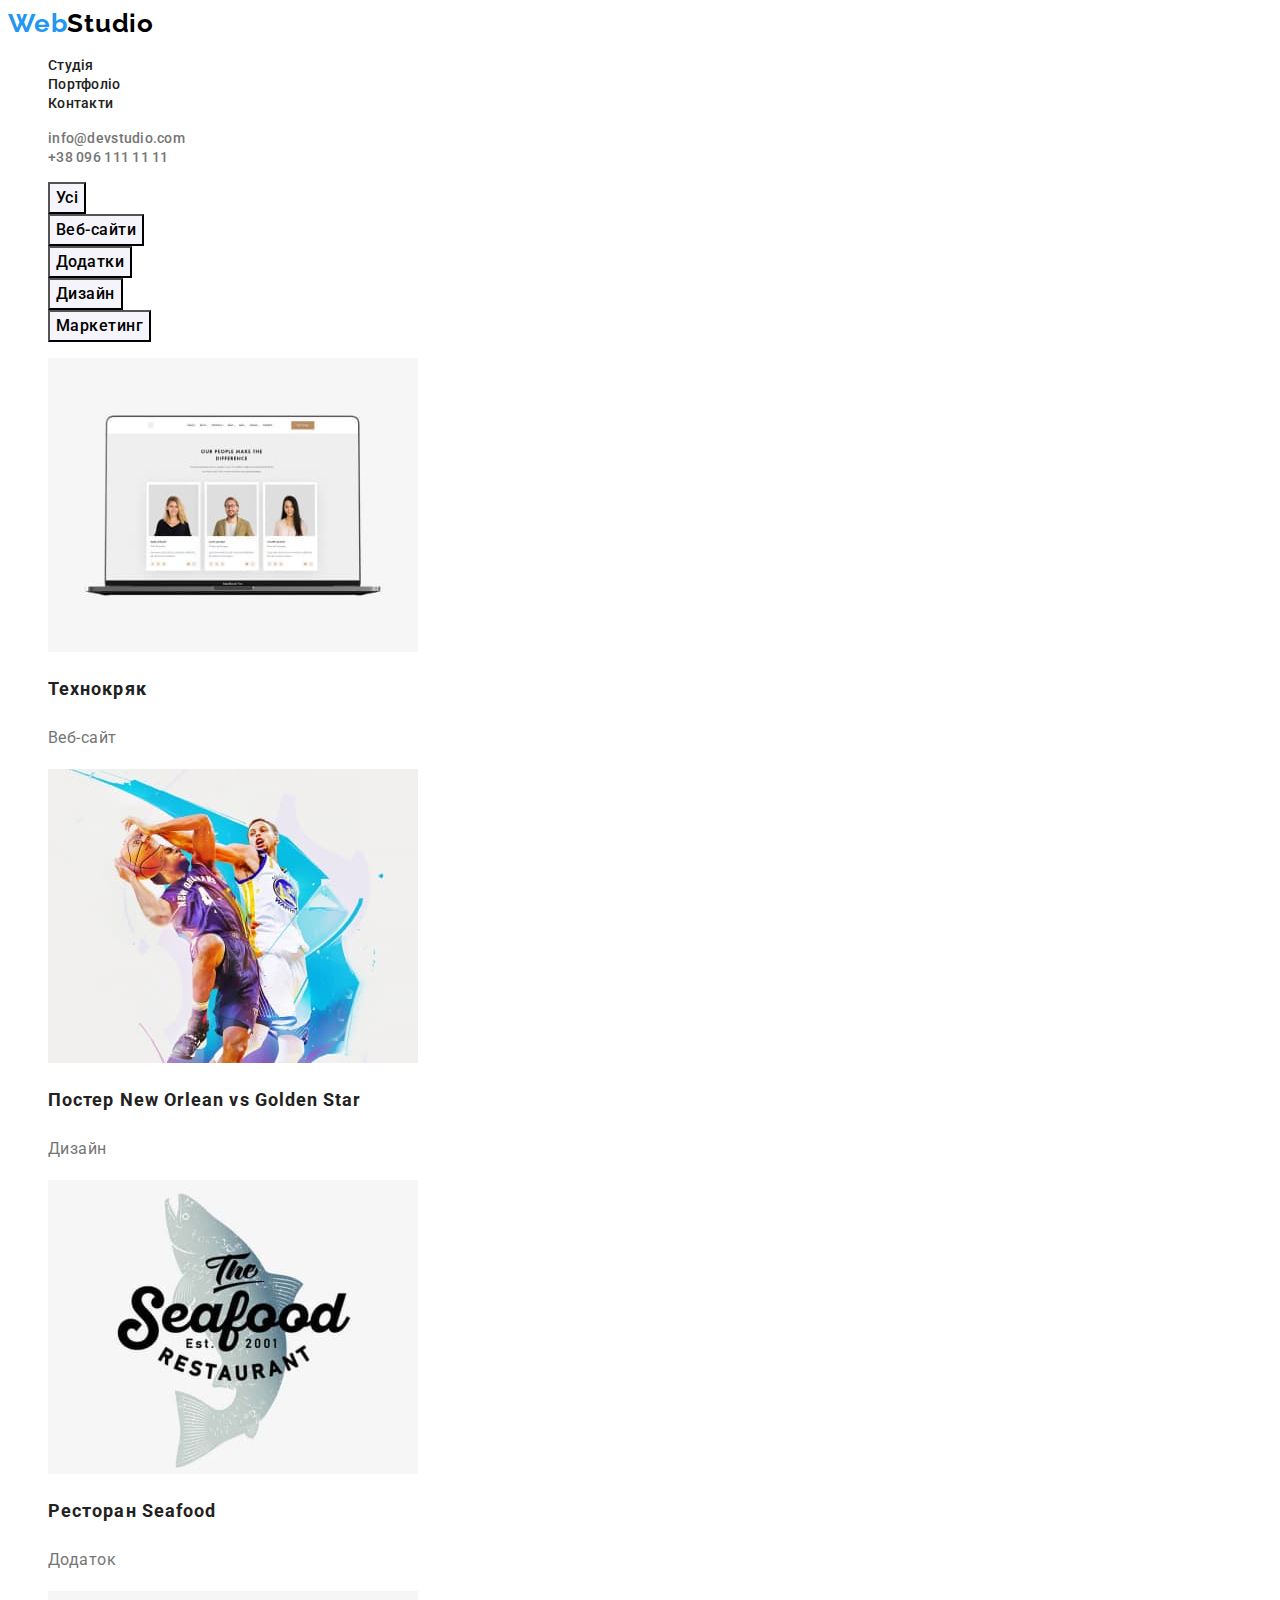
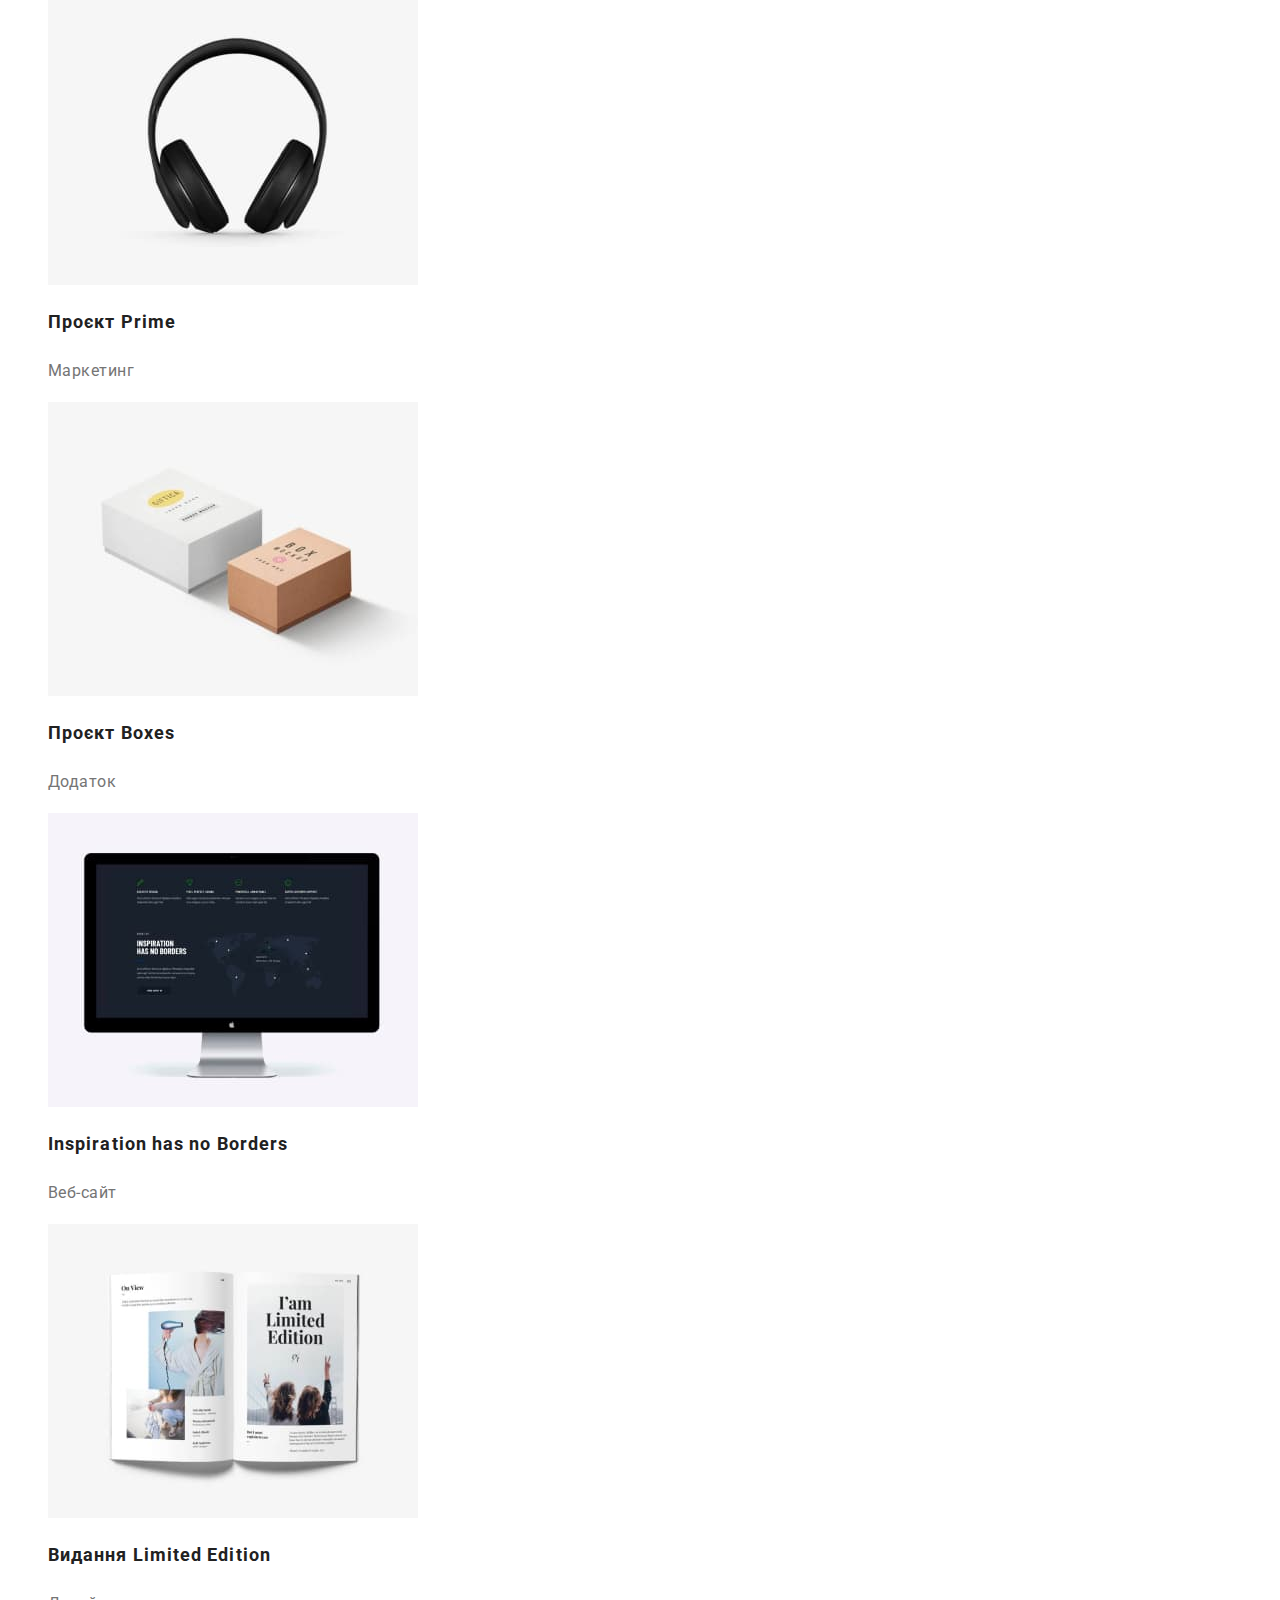
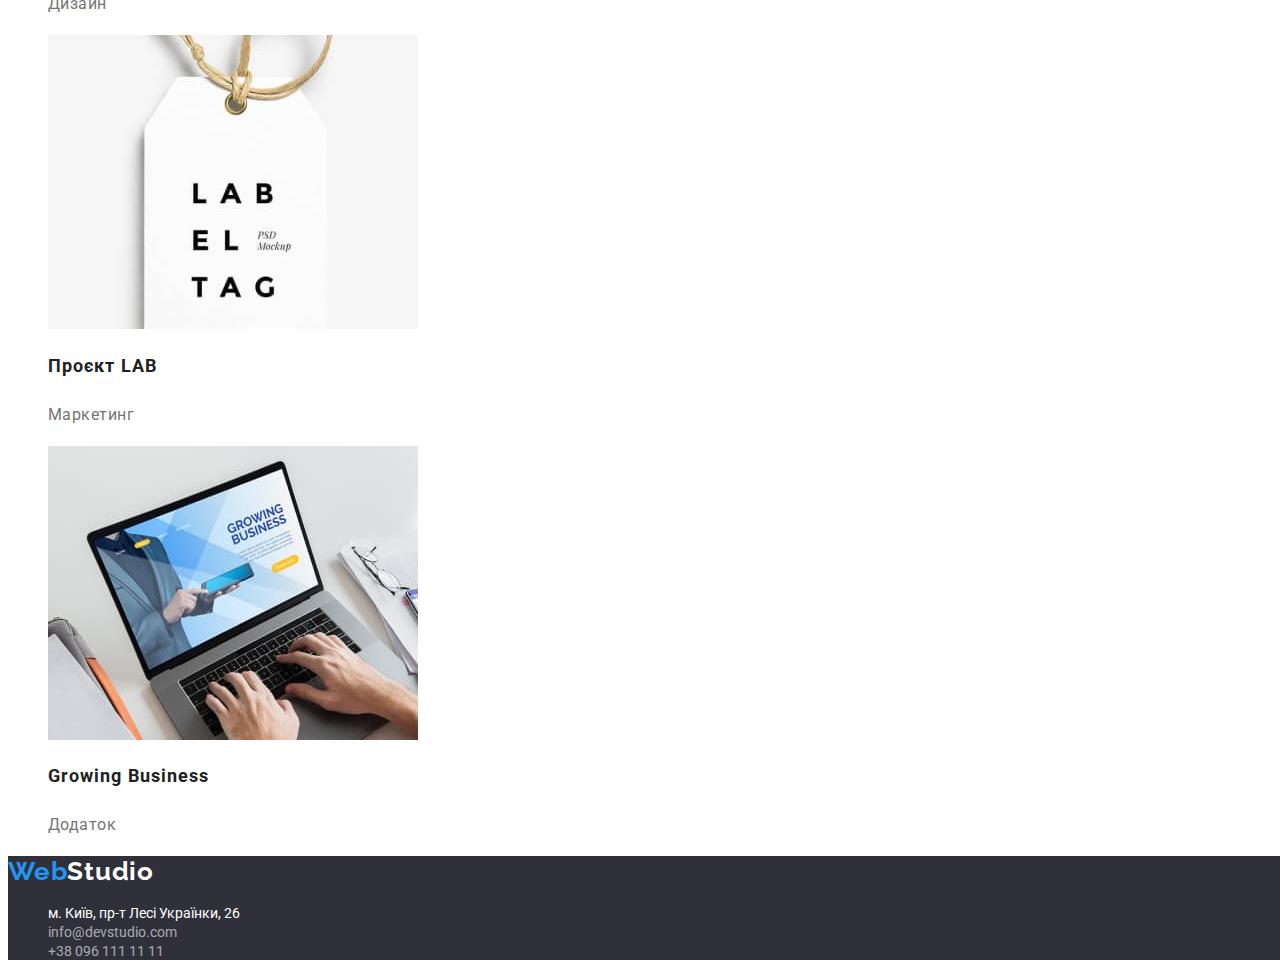
==== portfolio.html @ 0d8a0a8b "elementary" ====
<!DOCTYPE html>
<html lang="uk">
  <head>
    <meta charset="UTF-8" />
    <meta http-equiv="X-UA-Compatible" content="IE=edge" />
    <meta name="viewport" content="width=device-width, initial-scale=1.0" />
    <title>Портфоліо</title>
    <link
      href="https://fonts.googleapis.com/css2?family=Raleway:wght@700&family=Roboto:wght@400;500;700;900&display=swap"
      rel="stylesheet"
    />
    <link rel="stylesheet" href="./css/styles.css" />
  </head>
  <body>
    <header class="header">
      <nav class="header-nav">
        <a class="logo-header logo link" href="./index.html"
          ><span class="logo-web">Web</span>Studio</a
        >
        <ul class="header-nav-list list">
          <li class="header-nav-item">
            <a class="header-nav-link link" href="./index.html">Студія</a>
          </li>
          <li class="header-nav-item">
            <a class="header-nav-link link" href="./portfolio.html"
              >Портфоліо</a
            >
          </li>
          <li class="header-nav-item">
            <a class="header-nav-link link" href="">Контакти</a>
          </li>
        </ul>
      </nav>
      <ul class="-header-contacts-list list">
        <li class="contacts-list-item list">
          <a class="header-contacts-link link" href="mailto:info@devstudio.com"
            >info@devstudio.com</a
          >
        </li>
        <li class="contacts-list-item list">
          <a class="header-contacts-link link" href="tel:+380961111111"
            >+38 096 111 11 11</a
          >
        </li>
      </ul>
    </header>
    <main>
      <section class="portfolio-section">
        <h1 class="visually-hidden">Портфоліо</h1>
        <ul class="filtr-btn-list list">
          <li class="filtr-btn-item">
            <button class="filtr-btn btn" type="button">Усі</button>
          </li>
          <li class="filtr-btn-item">
            <button class="filtr-btn btn" type="button">Веб-сайти</button>
          </li>
          <li class="filtr-btn-item">
            <button class="filtr-btn btn" type="button">Додатки</button>
          </li>
          <li class="filtr-btn-item">
            <button class="filtr-btn btn" type="button">Дизайн</button>
          </li>
          <li class="filtr-btn-item">
            <button class="filtr-btn btn" type="button">Маркетинг</button>
          </li>
        </ul>
        <ul class="projects-list list">
          <li class="projects-list-item">
            <img src="./images/portfolio1.jpg" alt="Проєкт1" width="370" />
            <h2 class="projects-item-name">Технокряк</h2>
            <p class="projects-item-type">Веб-сайт</p>
          </li>
          <li class="projects-list-item">
            <img src="./images/portfolio2.jpg" alt="Проєкт2" width="370" />
            <h2 class="projects-item-name">Постер New Orlean vs Golden Star</h2>
            <p class="projects-item-type">Дизайн</p>
          </li>
          <li class="projects-list-item">
            <img src="./images/portfolio3.jpg" alt="Проєкт3" width="370" />
            <h2 class="projects-item-name">Ресторан Seafood</h2>
            <p class="projects-item-type">Додаток</p>
          </li>
          <li class="projects-list-item">
            <img src="./images/portfolio4.jpg" alt="Проєкт4" width="370" />
            <h2 class="projects-item-name">Проєкт Prime</h2>
            <p class="projects-item-type">Маркетинг</p>
          </li>
          <li class="projects-list-item">
            <img src="./images/portfolio5.jpg" alt="Проєкт5" width="370" />
            <h2 class="projects-item-name">Проєкт Boxes</h2>
            <p class="projects-item-type">Додаток</p>
          </li>
          <li class="projects-list-item">
            <img src="./images/portfolio6.jpg" alt="Проєкт6" width="370" />
            <h2 class="projects-item-name">Inspiration has no Borders</h2>
            <p class="projects-item-type">Веб-сайт</p>
          </li>
          <li class="projects-list-item">
            <img src="./images/portfolio7.jpg" alt="Проєкт7" width="370" />
            <h2 class="projects-item-name">Видання Limited Edition</h2>
            <p class="projects-item-type">Дизайн</p>
          </li>
          <li class="projects-list-item">
            <img src="./images/portfolio8.jpg" alt="Проєкт8" width="370" />
            <h2 class="projects-item-name">Проєкт LAB</h2>
            <p class="projects-item-type">Маркетинг</p>
          </li>
          <li class="projects-list-item">
            <img src="./images/portfolio9.jpg" alt="Проєкт9" width="370" />
            <h2 class="projects-item-name">Growing Business</h2>
            <p class="projects-item-type">Додаток</p>
          </li>
        </ul>
      </section>
    </main>
    <footer class="footer">
      <a class="logo-footer logo link" href="./index.html"
        ><span class="logo-web">Web</span>Studio</a
      >
      <address>
        <ul class="footer-contacts-list list">
          <li class="footer-contacts-item">
            <a
              class="footer-contacts-link link-adress link"
              href="https://goo.gl/maps/jEyTyZV9MVDJUVoX8"
              target="_blank"
              >м. Київ, пр-т Лесі Українки, 26</a
            >
          </li>
          <li class="footer-contacts-item">
            <a
              class="footer-contacts-link link-mail link"
              href="mailto:info@devstudio.com"
              >info@devstudio.com</a
            >
          </li>
          <li class="footer-contacts-item">
            <a
              class="footer-contacts-link link-tel link"
              href="tel:+380961111111"
              >+38 096 111 11 11</a
            >
          </li>
        </ul>
      </address>
    </footer>
  </body>
</html>
---- css/styles.css ----
/*GENERAL STYLES*/

:root {
    --main-text-color: #212121;
    --another-text-color: #757575;
    --accent-color: #2196F3;
    --main-white-color: #FFFFFF;
    --logo-color: #000000;
    --bgr-color: #F5F4FA;
    --main-bgr-color: #2F303A;
    --bgr-second-color: #F5F5F5;
    --contacts-link-color: rgba(255, 255, 255, 0.6);
    --active-btn-bgr: #188CE8;
}

body {
    font-family: Roboto, sans-serif;
    color: var(--main-text-color);
    width: 1600px;
}

.list {
    list-style: none;
}

.link {
    text-decoration: none;
}

.btn {
    cursor: pointer;
}

.header-contacts-link:hover,
.footer-contacts-link:hover {
    color: var(--accent-color);
}

.header-contacts-link:focus {
    color: var(--accent-color);
}

.footer-contacts-link:focus {
    color: var(--accent-color);
}

.header-nav-list .header-nav-link:hover,
.header-nav-list .header-nav-link:focus {
    color: var(--accent-color);
}

.filtr-btn-list .filtr-btn:hover,
.filtr-btn-list .filtr-btn:focus {
    color: var(--main-white-color);
    background-color: var(--accent-color);
}

/* HEADER */

.header {
    background-color: var(--main-white-color);
}

.logo {
    font-family: 'Raleway';
    font-weight: 700;
    font-size: 26px;
    line-height: calc(31 / 26);
    letter-spacing: 0.03em;
}

.logo-header {
    color: var(--logo-color);
}

.logo-web {
    color: var(--accent-color);
}

.header-nav-link {
    font-weight: 500;
    font-size: 14px;
    line-height: calc(16 / 14);
    letter-spacing: 0.02em;
    color: var(--main-text-color);
}

.header-contacts-link {
    font-weight: 500;
    font-size: 14px;
    line-height: calc(16 / 14);
    letter-spacing: 0.02em;
    color: var(--another-text-color); 
}

/*MAIN*/

.section-first {
    background-color: var(--main-bgr-color);
    width: 100%;
}

.section-first-title {
    font-weight: 900;
    font-size: 44px;
    line-height: calc(60 / 44);
    text-align: center;
    letter-spacing: 0.06em;
    text-transform: uppercase;
    color: var(--main-white-color);
    width: 696px;
    padding: 200px 452px 280px;
}

.order-btn {
    font-family: Roboto;
    font-weight: 700;
    font-size: 16px;
    line-height: calc(30 / 16);
    align-items: center;
    text-align: center;
    letter-spacing: 0.06em;
    color: var(--main-white-color);
    background-color: var(--accent-color);
    box-shadow: 0px 4px 4px rgba(0, 0, 0, 0.15);
}

.order-btn:hover {
    background-color: var(--active-btn-bgr);
}

.order-btn:focus {
    background-color: var(--active-btn-bgr);
}

.features-section {
    background-color: var(--main-white-color);
}

.features-list {
    display: flex;
}

.features-list-title {
    font-weight: 700;
    font-size: 14px;
    line-height: calc(16 / 14);
    letter-spacing: 0.03em;
    text-transform: uppercase;
}

.features-list-descr {
    font-size: 14px;
    line-height: calc(24 / 14);
    letter-spacing: 0.03em;
    color: var(--another-text-color);
}

.activities-section {
    background-color: var(--main-white-color);
}

.activities-list {
    display: flex;
}

.activities-list-item {
    margin-right: 30px;
 
}

.activities-section-title,
.team-section-title {
    font-weight: 700;
    font-size: 36px;
    line-height: calc(42 / 36);
    text-align: center;
    letter-spacing: 0.03em;
}

.team-section {
    background-color: var(--bgr-color);
}

.team-members-list {
    display: flex;
}

.team-member {
    background-color: var(--main-white-color);
    gap: 30px;
}

.team-member-name {
    font-weight: 500;
    font-size: 16px;
    line-height: calc(19 / 16);
    text-align: center;
    letter-spacing: 0.03em;
}

.team-member-position {
    font-size: 16px;
    line-height: calc(19 / 16);
    text-align: center;
    letter-spacing: 0.03em;
    color: var(--another-text-color);
}

/*FOOTER*/

.footer {
    background-color: var(--main-bgr-color);
}

.logo-footer {
    color: var(--main-white-color);
}

.logo-web {
    color: var(--accent-color);
}

.footer-contacts-link {
    font-style: normal;
    font-family: inherit;
    font-size: 14px;
}

.link-adress {
    color: var(--main-white-color);
}

.link-mail,
.link-tel {
    color: var(--contacts-link-color);
}

/*PORTFOLIO*/

.portfolio-section {
    background-color: var(--main-white-color);
}

.visually-hidden {
    position: absolute;
    width: 1px;
    height: 1px;
    margin: -1px;
    border: 0;
    padding: 0;
    white-space: nowrap;
    clip-path: inset(100%);
    clip: rect(0 0 0 0);
    overflow: hidden;
}

.filtr-btn {
    font-family: Roboto;
    font-weight: 500;
    font-size: 16px;
    line-height: calc(26 / 16);
    text-align: center;
    letter-spacing: 0.03em;
    background-color: var(--bgr-color);
}

.projects-item-name {
    font-weight: 700;
    font-size: 18px;
    line-height: calc(36 / 18);
    letter-spacing: 0.06em;
}

.projects-item-type{
    font-size: 16px;
    line-height: calc(30 / 16);
    letter-spacing: 0.03em;
    color: var(--another-text-color);
}
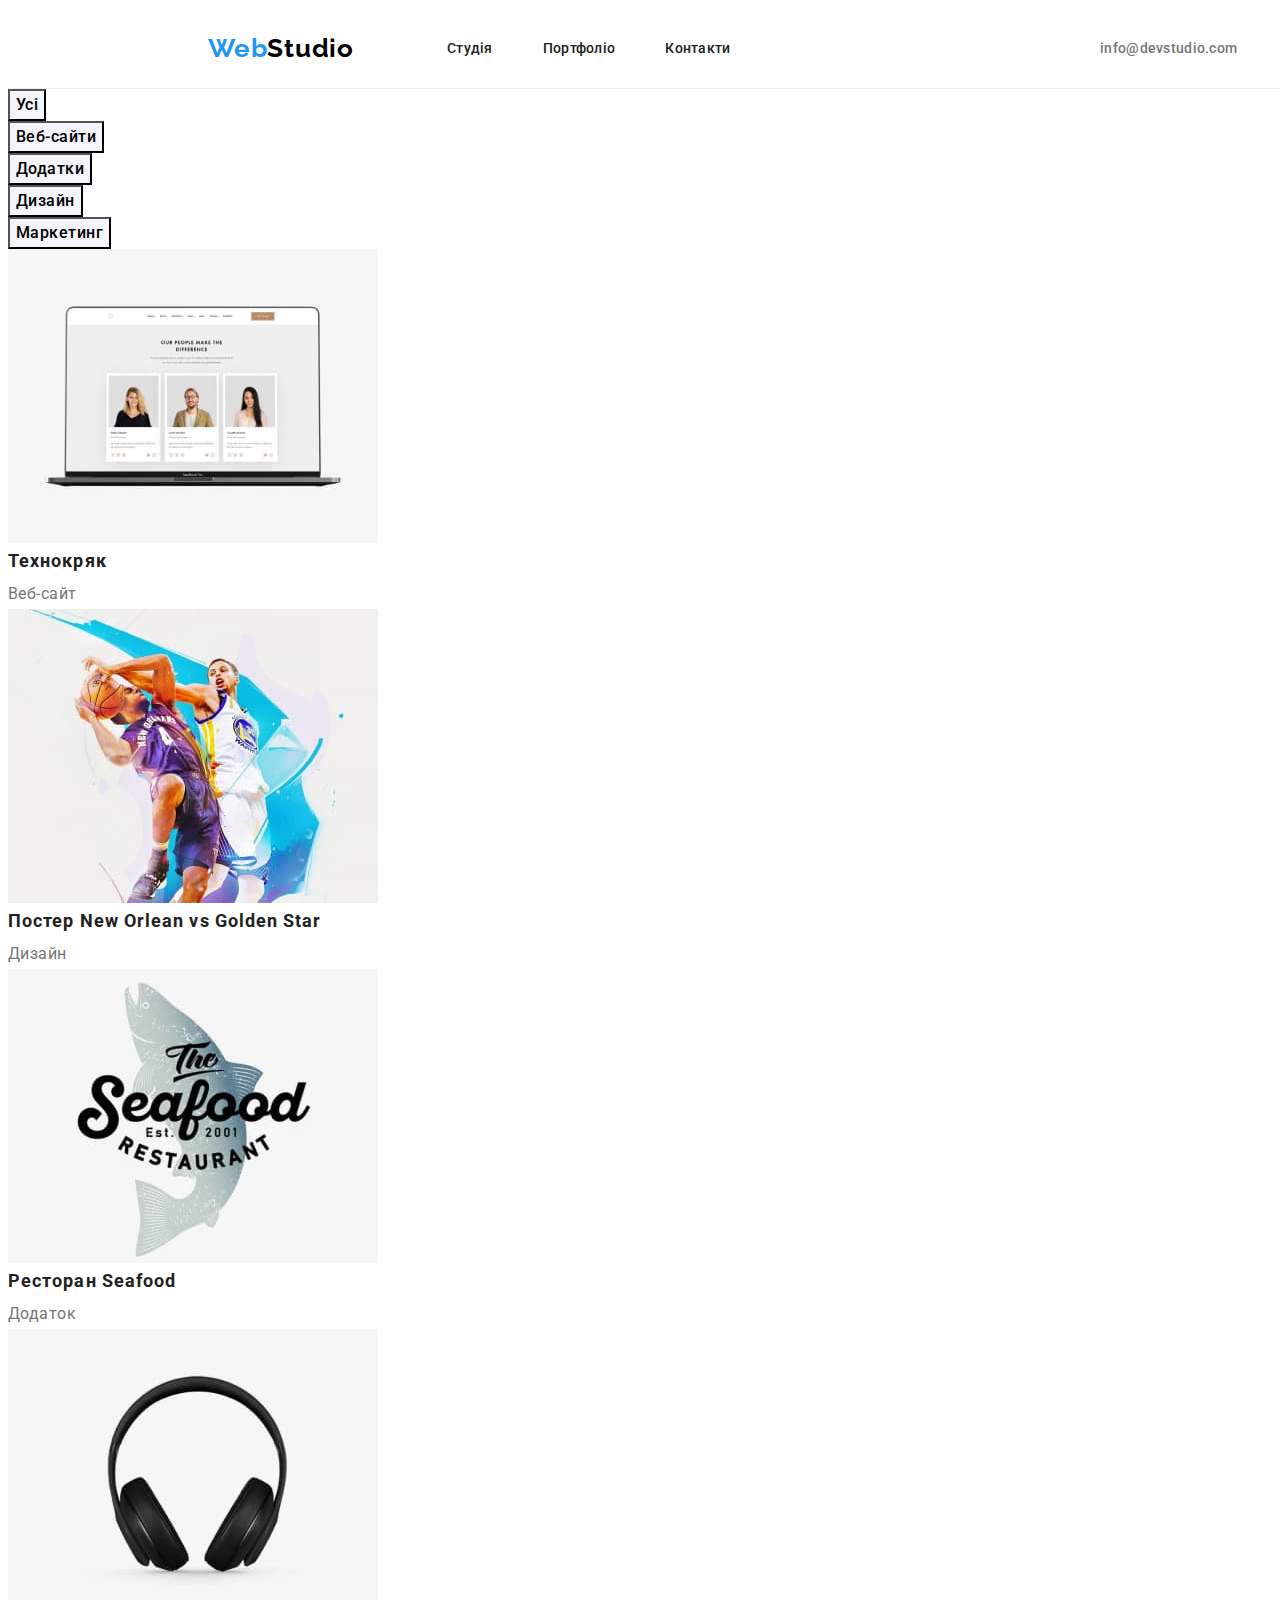
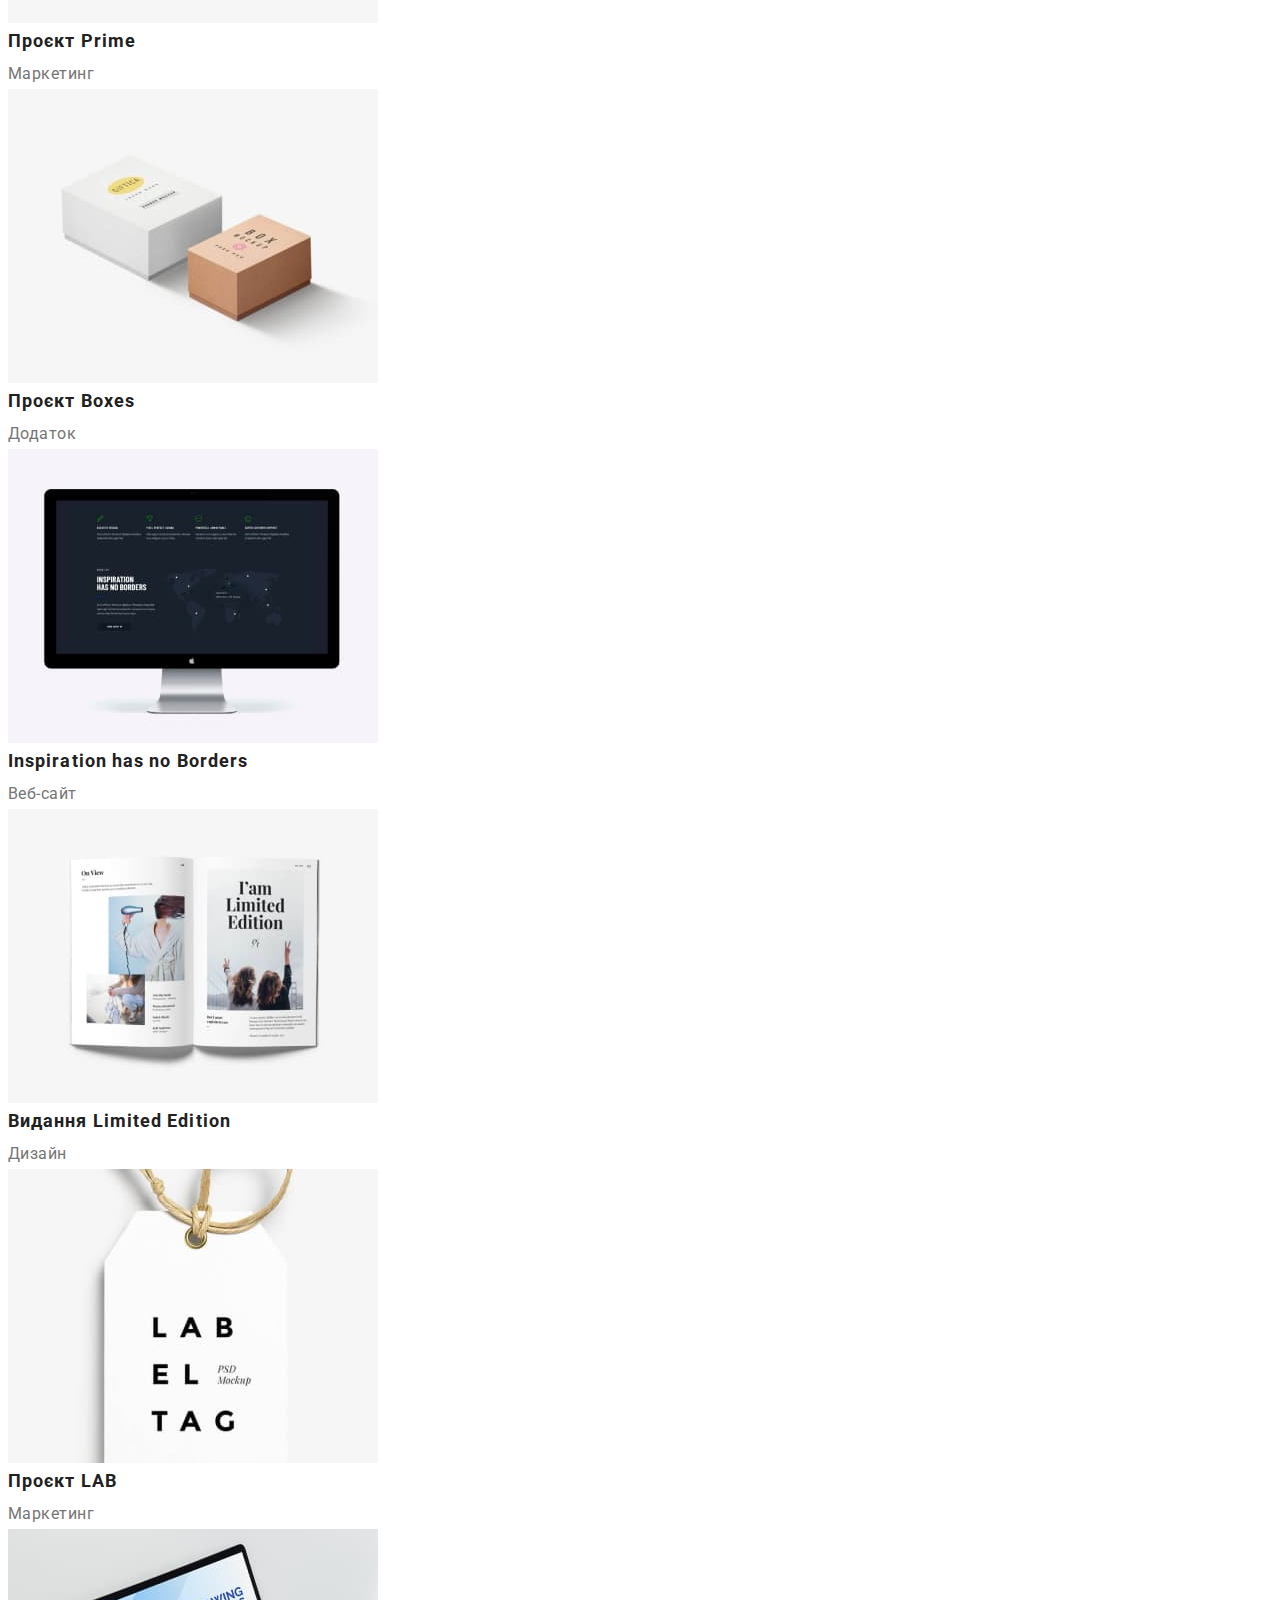
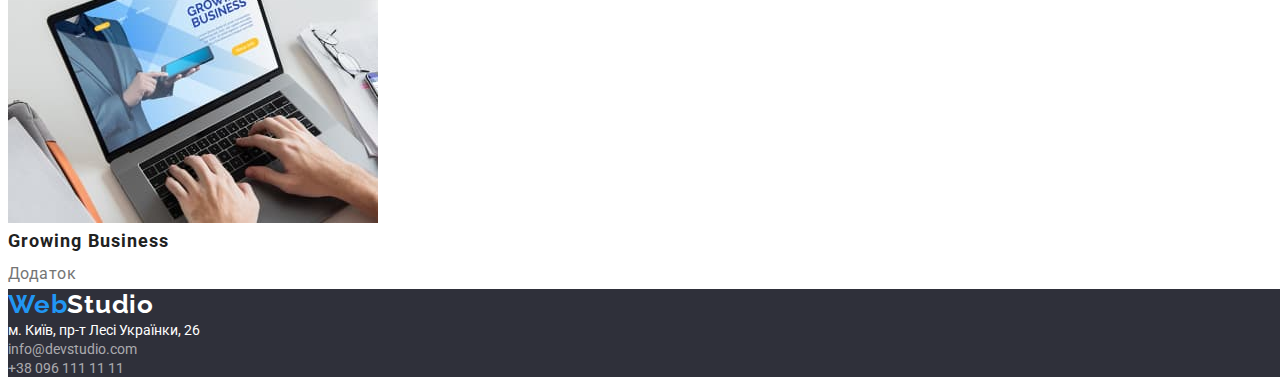
==== commit 3defb4de: "main" ====
--- a/portfolio.html
+++ b/portfolio.html
@@ -13,37 +13,21 @@
   </head>
   <body>
     <header class="header">
-      <nav class="header-nav">
-        <a class="logo-header logo link" href="./index.html"
-          ><span class="logo-web">Web</span>Studio</a
-        >
-        <ul class="header-nav-list list">
-          <li class="header-nav-item">
-            <a class="header-nav-link link" href="./index.html">Студія</a>
-          </li>
-          <li class="header-nav-item">
-            <a class="header-nav-link link" href="./portfolio.html"
-              >Портфоліо</a
-            >
-          </li>
-          <li class="header-nav-item">
-            <a class="header-nav-link link" href="">Контакти</a>
-          </li>
-        </ul>
-      </nav>
-      <ul class="-header-contacts-list list">
-        <li class="contacts-list-item list">
-          <a class="header-contacts-link link" href="mailto:info@devstudio.com"
-            >info@devstudio.com</a
-          >
-        </li>
-        <li class="contacts-list-item list">
-          <a class="header-contacts-link link" href="tel:+380961111111"
-            >+38 096 111 11 11</a
-          >
-        </li>
-      </ul>
-    </header>
+      <div class="header-container container">
+          <nav class="header-nav">
+              <a class="logo-header logo link" href="./index.html"><span class="logo-web">Web</span>Studio</a>
+              <ul class="header-nav-list list">
+                  <li class="header-nav-item"><a class="header-nav-link link" href="./index.html">Студія</a></li>
+                  <li class="header-nav-item"><a class="header-nav-link link" href="./portfolio.html">Портфоліо</a></li>
+                  <li class="header-nav-item"><a class="header-nav-link link" href="">Контакти</a></li>
+              </ul>
+          </nav>
+          <ul class="header-contacts-list list">
+              <li class="contacts-list-item list"><a class="header-contacts-link link" href="mailto:info@devstudio.com">info@devstudio.com</a></li>
+              <li class="contacts-list-item list"><a class="header-contacts-link link" href="tel:+380961111111">+38 096 111 11 11</a></li> 
+          </ul>
+      </div>
+  </header>
     <main>
       <section class="portfolio-section">
         <h1 class="visually-hidden">Портфоліо</h1>
--- a/css/styles.css
+++ b/css/styles.css
@@ -11,6 +11,26 @@
     --bgr-second-color: #F5F5F5;
     --contacts-link-color: rgba(255, 255, 255, 0.6);
     --active-btn-bgr: #188CE8;
+    --ul-items-gap: 30px;
+}
+
+h1,
+h2,
+h3,
+h4,
+h5,
+h6,
+p,
+ul {
+    margin: 0;
+}
+
+ul {
+    padding-left: 0;
+}
+
+img {
+    display: block;
 }
 
 body {
@@ -55,10 +75,31 @@
     background-color: var(--accent-color);
 }
 
+.container {
+    width: 1200px;
+    padding-right: 15px;
+    padding-left: 15px;
+    margin-right: auto;
+    margin-left: auto;
+}
+
+.section {
+    padding-top: 94px;
+    padding-bottom: 94px;
+}
+
+
 /* HEADER */
 
+
 .header {
-    background-color: var(--main-white-color);
+    border-bottom: 1px solid #ECECEC;
+    background-color: var(--main-white-color);
+}
+
+.header-container {
+    display: flex;
+    align-items: center;
 }
 
 .logo {
@@ -70,6 +111,9 @@
 }
 
 .logo-header {
+    display: block;
+    align-self: center;
+    margin-right: 93px;
     color: var(--logo-color);
 }
 
@@ -77,7 +121,22 @@
     color: var(--accent-color);
 }
 
+.header-nav {
+    display: flex;
+}
+
+.header-nav-list {
+    display: flex;
+}
+
+.header-nav-item + .header-nav-item {
+    margin-left: 50px;
+}
+
 .header-nav-link {
+    display: block;
+    padding-top: 32px;
+    padding-bottom: 32px;
     font-weight: 500;
     font-size: 14px;
     line-height: calc(16 / 14);
@@ -85,7 +144,17 @@
     color: var(--main-text-color);
 }
 
+.header-contacts-list {
+    display: flex;
+    margin-left: auto;
+}
+
+.contacts-list-item + .contacts-list-item {
+    margin-left: 50px;
+}
+
 .header-contacts-link {
+    display: block;
     font-weight: 500;
     font-size: 14px;
     line-height: calc(16 / 14);
@@ -95,12 +164,15 @@
 
 /*MAIN*/
 
-.section-first {
+.section-hero {
+    padding-top: 200px;
+    padding-bottom: 200px;
+    text-align: center;
     background-color: var(--main-bgr-color);
-    width: 100%;
-}
-
-.section-first-title {
+}
+
+.section-hero-title {
+    margin-bottom: 30px;
     font-weight: 900;
     font-size: 44px;
     line-height: calc(60 / 44);
@@ -108,11 +180,15 @@
     letter-spacing: 0.06em;
     text-transform: uppercase;
     color: var(--main-white-color);
-    width: 696px;
-    padding: 200px 452px 280px;
 }
 
 .order-btn {
+    padding-top: 10px;
+    padding-right: 32px;
+    padding-bottom: 10px;
+    padding-left: 32px;
+    border-style: none;
+    border-radius: 4px;
     font-family: Roboto;
     font-weight: 700;
     font-size: 16px;
@@ -141,7 +217,12 @@
     display: flex;
 }
 
+.features-list-item + .features-list-item {
+    margin-left: var(--ul-items-gap);
+}
+
 .features-list-title {
+    margin-bottom: 10px;
     font-weight: 700;
     font-size: 14px;
     line-height: calc(16 / 14);
@@ -164,13 +245,13 @@
     display: flex;
 }
 
-.activities-list-item {
-    margin-right: 30px;
- 
+.activities-list-item + .activities-list-item {
+    margin-left: var(--ul-items-gap);
 }
 
 .activities-section-title,
 .team-section-title {
+    margin-bottom: 50px;
     font-weight: 700;
     font-size: 36px;
     line-height: calc(42 / 36);
@@ -188,10 +269,19 @@
 
 .team-member {
     background-color: var(--main-white-color);
-    gap: 30px;
+}
+
+.team-member + .team-member {
+    margin-left: var(--ul-items-gap);
+}
+
+.teem-member-info {
+    padding-top: 30px;
+    padding-bottom: 30px;
 }
 
 .team-member-name {
+    margin-bottom: 10px;
     font-weight: 500;
     font-size: 16px;
     line-height: calc(19 / 16);
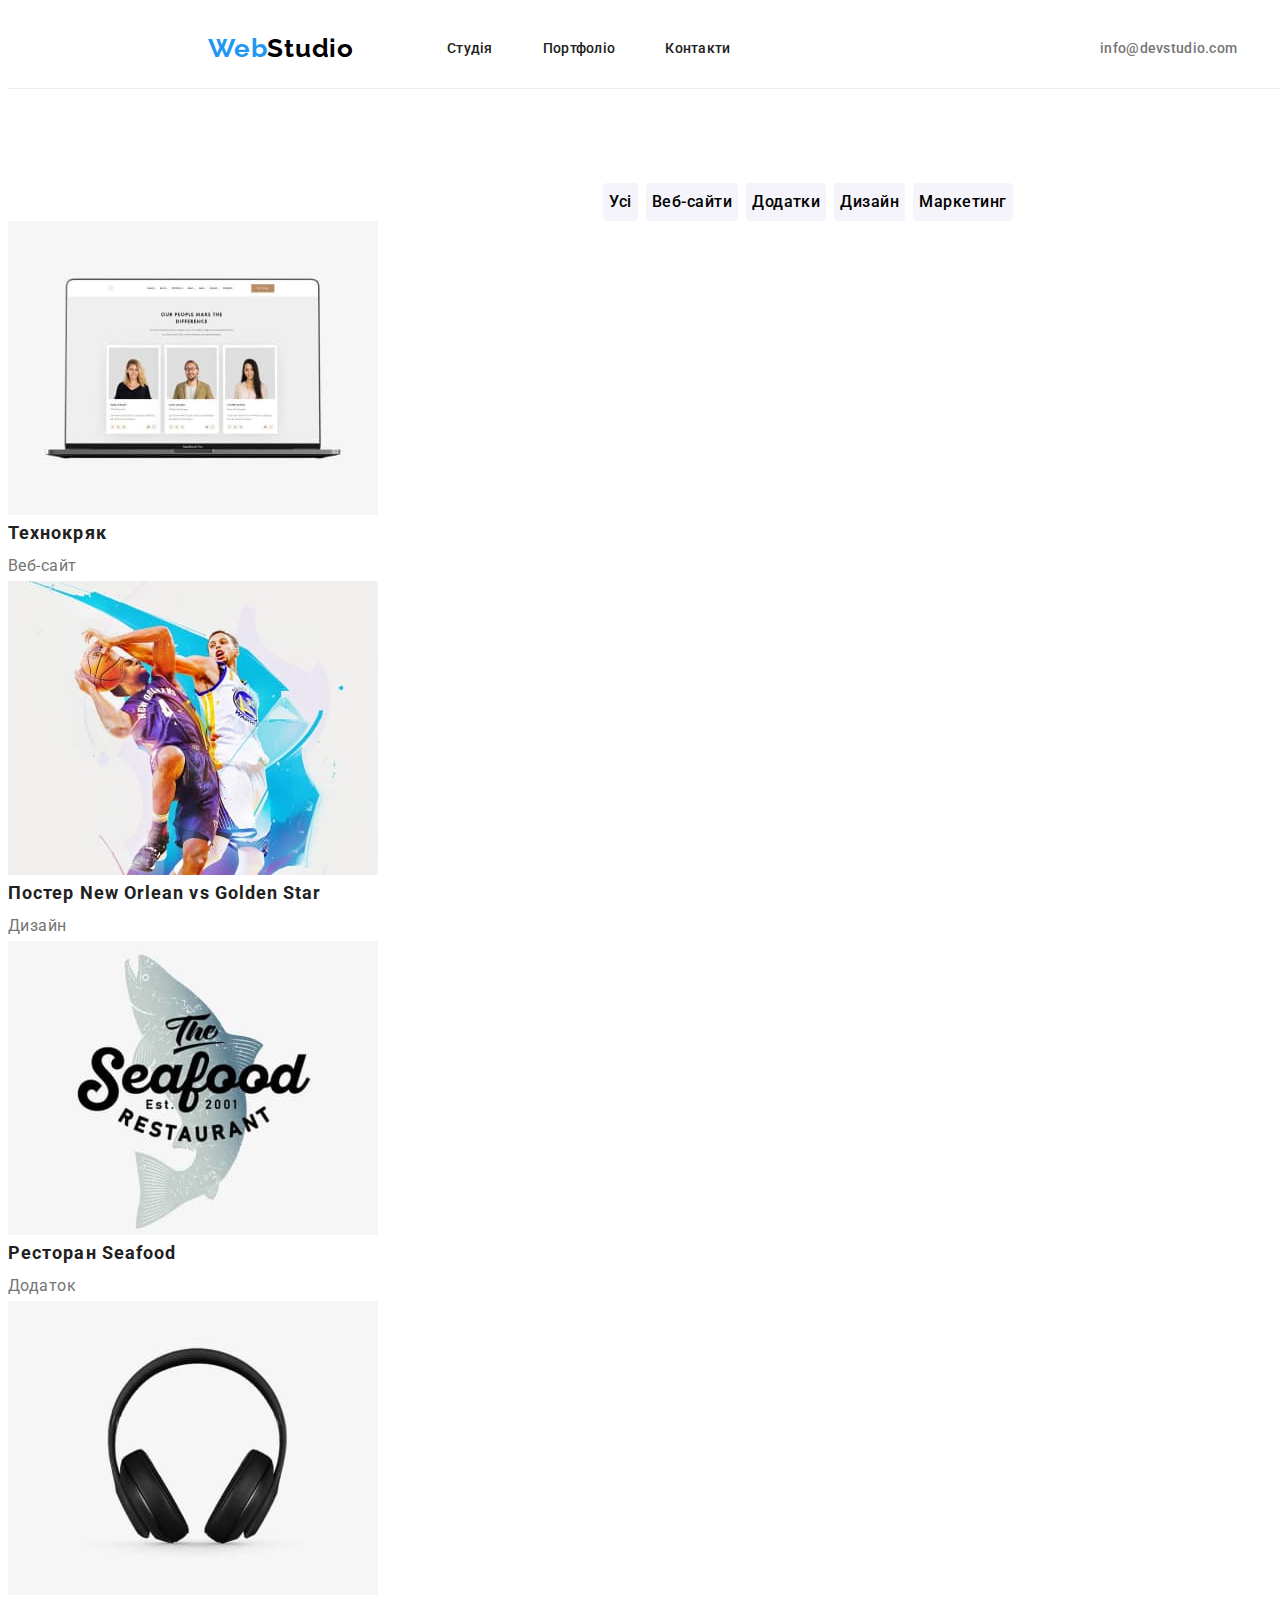
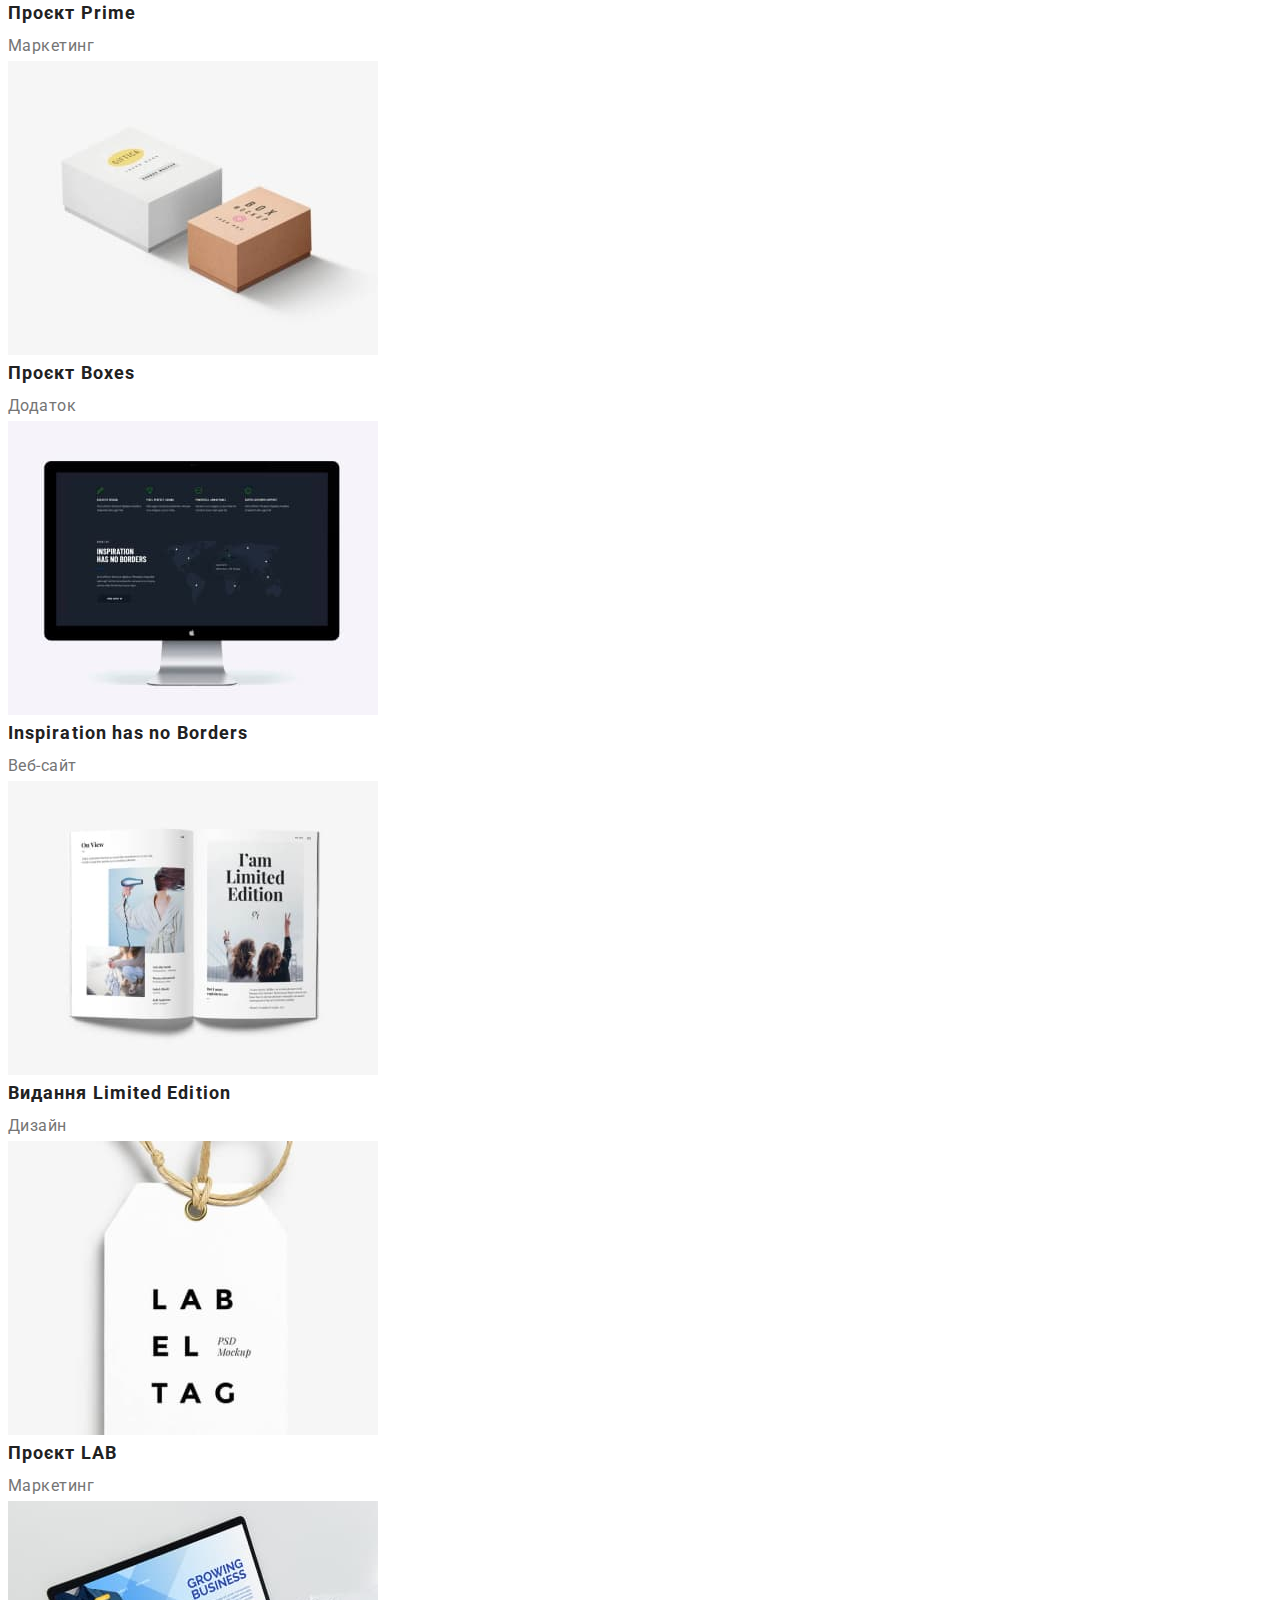
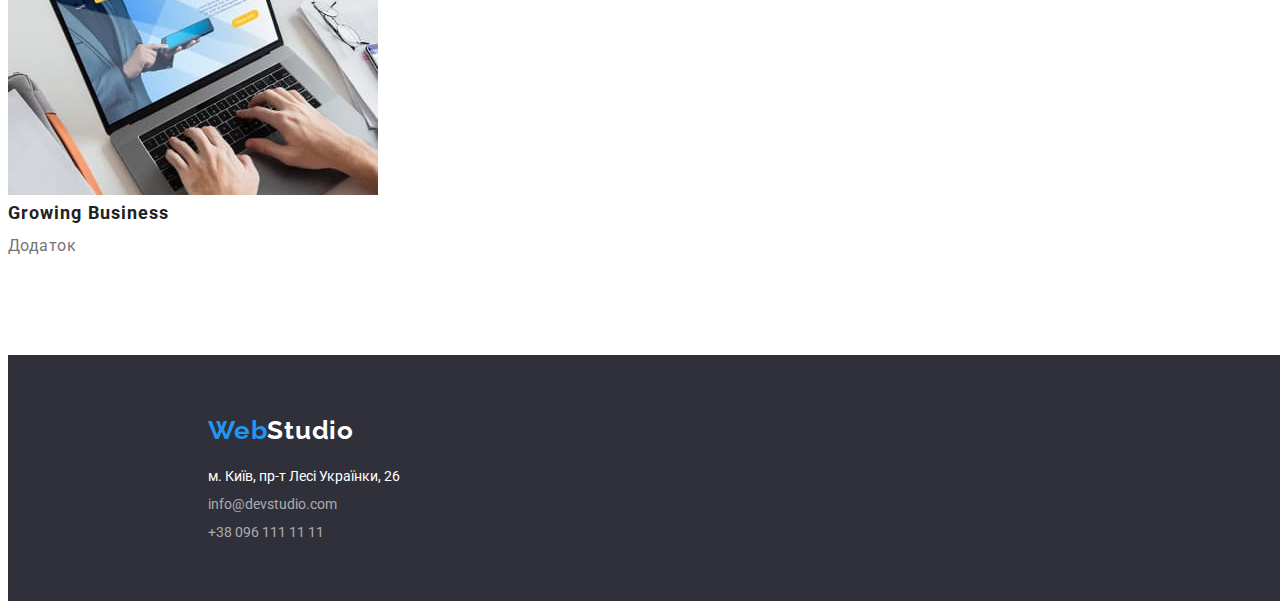
==== commit 6697e09c: "2nd-page" ====
--- a/portfolio.html
+++ b/portfolio.html
@@ -29,7 +29,7 @@
       </div>
   </header>
     <main>
-      <section class="portfolio-section">
+      <section class="portfolio-section section">
         <h1 class="visually-hidden">Портфоліо</h1>
         <ul class="filtr-btn-list list">
           <li class="filtr-btn-item">
@@ -98,35 +98,16 @@
       </section>
     </main>
     <footer class="footer">
-      <a class="logo-footer logo link" href="./index.html"
-        ><span class="logo-web">Web</span>Studio</a
-      >
-      <address>
-        <ul class="footer-contacts-list list">
-          <li class="footer-contacts-item">
-            <a
-              class="footer-contacts-link link-adress link"
-              href="https://goo.gl/maps/jEyTyZV9MVDJUVoX8"
-              target="_blank"
-              >м. Київ, пр-т Лесі Українки, 26</a
-            >
-          </li>
-          <li class="footer-contacts-item">
-            <a
-              class="footer-contacts-link link-mail link"
-              href="mailto:info@devstudio.com"
-              >info@devstudio.com</a
-            >
-          </li>
-          <li class="footer-contacts-item">
-            <a
-              class="footer-contacts-link link-tel link"
-              href="tel:+380961111111"
-              >+38 096 111 11 11</a
-            >
-          </li>
-        </ul>
-      </address>
-    </footer>
+      <div class="footer-container container">
+          <a class="logo-footer logo link" href="./index.html"><span class="logo-web">Web</span>Studio</a>
+          <address>
+              <ul class="footer-contacts-list list">
+                  <li class="footer-contacts-item"><a class="footer-contacts-link link-adress link" href="https://goo.gl/maps/jEyTyZV9MVDJUVoX8" target="_blank">м. Київ, пр-т Лесі Українки, 26</a></li>
+                  <li class="footer-contacts-item"><a class="footer-contacts-link link-mail link" href="mailto:info@devstudio.com">info@devstudio.com</a></li>
+                  <li class="footer-contacts-item"><a class="footer-contacts-link link-tel link" href="tel:+380961111111">+38 096 111 11 11</a></li>
+              </ul>
+          </address>
+      </div>
+  </footer>
   </body>
 </html>
--- a/css/styles.css
+++ b/css/styles.css
@@ -299,16 +299,27 @@
 
 /*FOOTER*/
 
+.footer-container {
+    padding-top: 60px;
+    padding-bottom: 60px;
+}
+
 .footer {
     background-color: var(--main-bgr-color);
 }
 
 .logo-footer {
+    display: block;
+    margin-bottom: 20px;
     color: var(--main-white-color);
 }
 
 .logo-web {
     color: var(--accent-color);
+}
+
+.footer-contacts-item:not(:last-child) {
+    margin-bottom: 9px;
 }
 
 .footer-contacts-link {
@@ -345,7 +356,16 @@
     overflow: hidden;
 }
 
+.filtr-btn-list {
+    display: flex;
+    justify-content: center;
+}
+
 .filtr-btn {
+    padding-top: 6px;
+    padding-bottom: 6px;
+    border-style: none;
+    border-radius: 4px;
     font-family: Roboto;
     font-weight: 500;
     font-size: 16px;
@@ -353,6 +373,10 @@
     text-align: center;
     letter-spacing: 0.03em;
     background-color: var(--bgr-color);
+}
+
+.filtr-btn-item + .filtr-btn-item {
+    margin-left: 8px;
 }
 
 .projects-item-name {
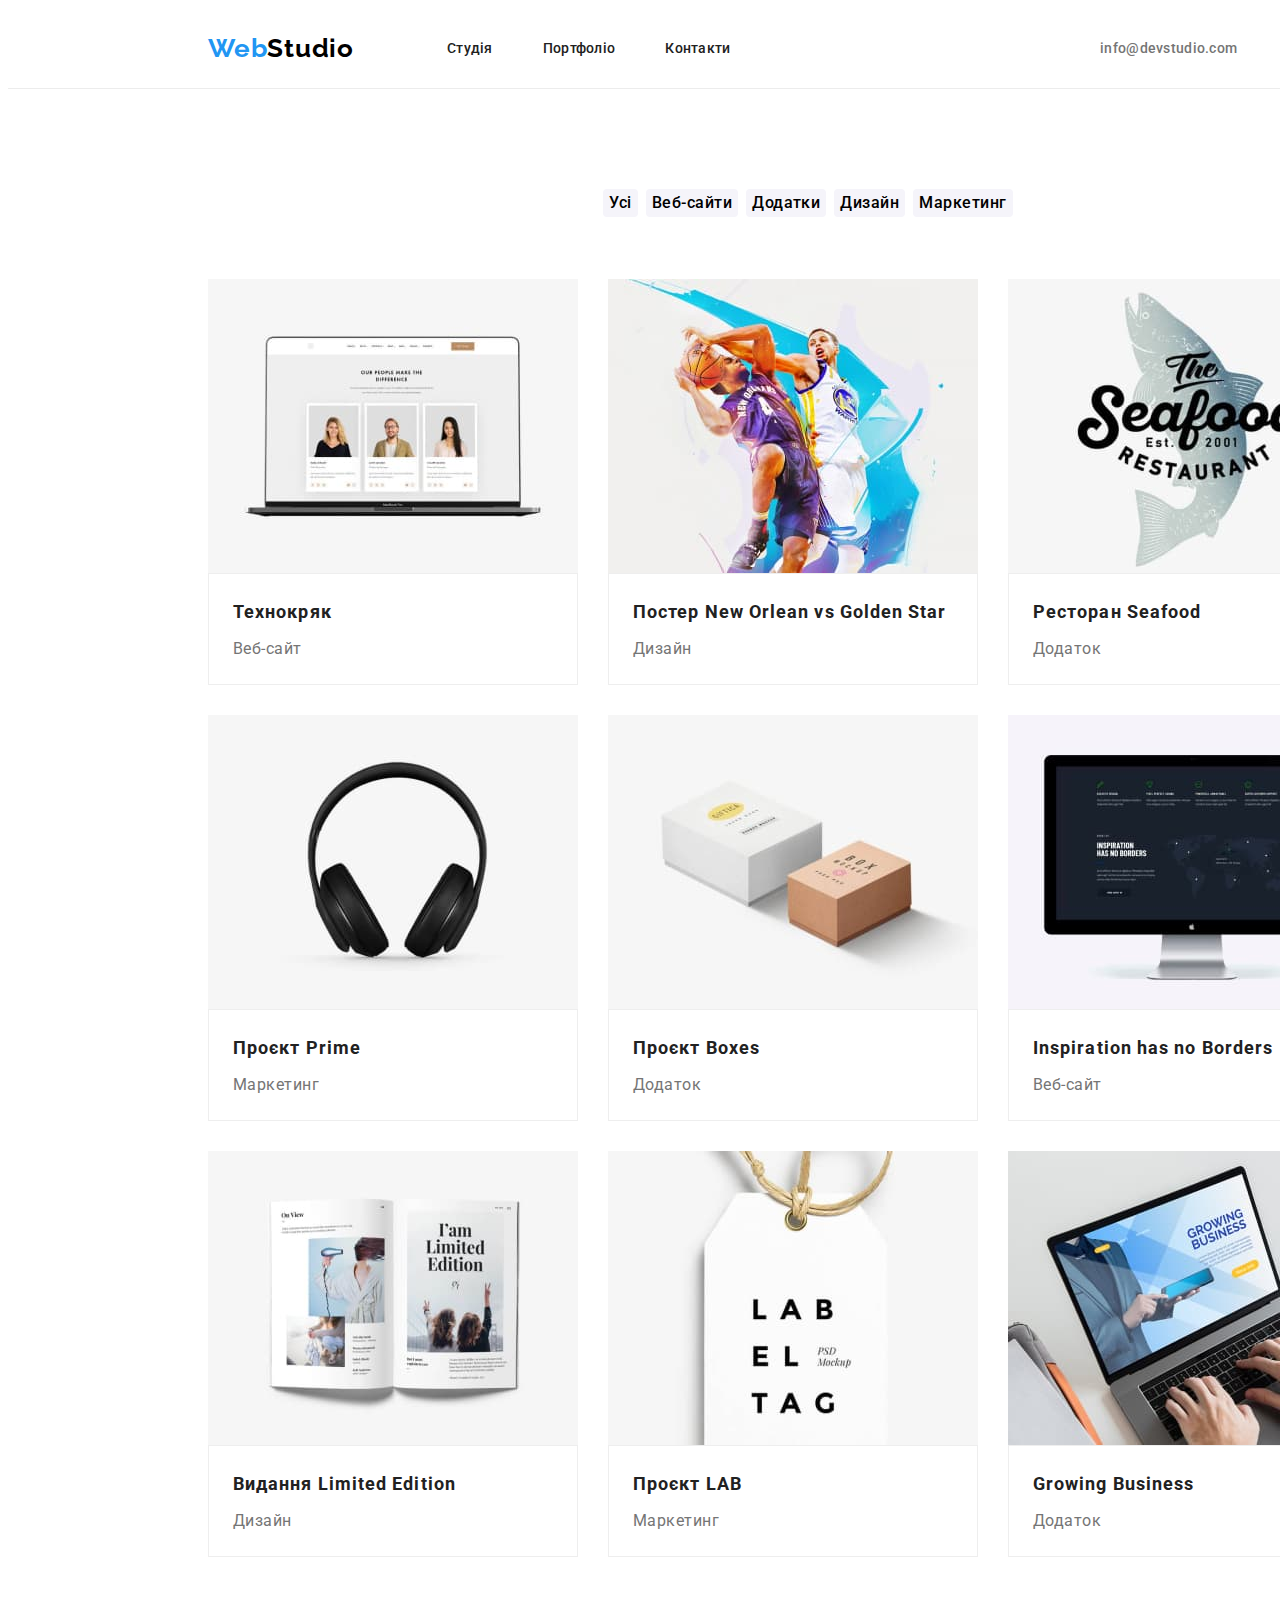
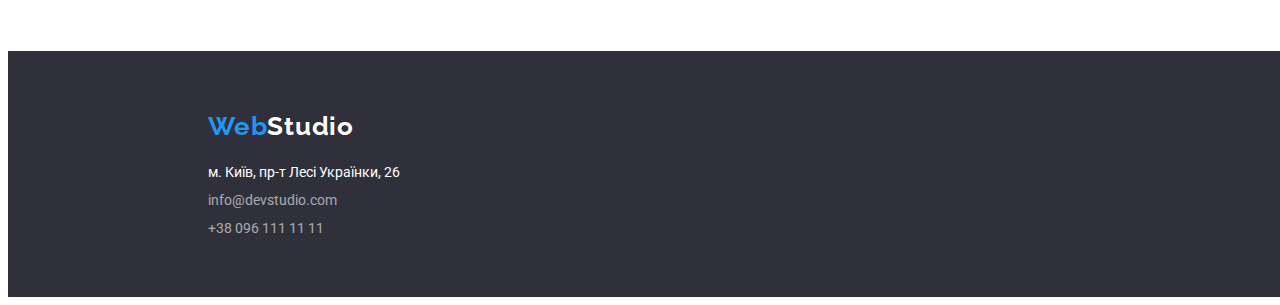
==== commit 1e4477f9: "almost" ====
--- a/portfolio.html
+++ b/portfolio.html
@@ -30,71 +30,91 @@
   </header>
     <main>
       <section class="portfolio-section section">
-        <h1 class="visually-hidden">Портфоліо</h1>
-        <ul class="filtr-btn-list list">
-          <li class="filtr-btn-item">
-            <button class="filtr-btn btn" type="button">Усі</button>
-          </li>
-          <li class="filtr-btn-item">
-            <button class="filtr-btn btn" type="button">Веб-сайти</button>
-          </li>
-          <li class="filtr-btn-item">
-            <button class="filtr-btn btn" type="button">Додатки</button>
-          </li>
-          <li class="filtr-btn-item">
-            <button class="filtr-btn btn" type="button">Дизайн</button>
-          </li>
-          <li class="filtr-btn-item">
-            <button class="filtr-btn btn" type="button">Маркетинг</button>
-          </li>
-        </ul>
-        <ul class="projects-list list">
-          <li class="projects-list-item">
-            <img src="./images/portfolio1.jpg" alt="Проєкт1" width="370" />
-            <h2 class="projects-item-name">Технокряк</h2>
-            <p class="projects-item-type">Веб-сайт</p>
-          </li>
-          <li class="projects-list-item">
-            <img src="./images/portfolio2.jpg" alt="Проєкт2" width="370" />
-            <h2 class="projects-item-name">Постер New Orlean vs Golden Star</h2>
-            <p class="projects-item-type">Дизайн</p>
-          </li>
-          <li class="projects-list-item">
-            <img src="./images/portfolio3.jpg" alt="Проєкт3" width="370" />
-            <h2 class="projects-item-name">Ресторан Seafood</h2>
-            <p class="projects-item-type">Додаток</p>
-          </li>
-          <li class="projects-list-item">
-            <img src="./images/portfolio4.jpg" alt="Проєкт4" width="370" />
-            <h2 class="projects-item-name">Проєкт Prime</h2>
-            <p class="projects-item-type">Маркетинг</p>
-          </li>
-          <li class="projects-list-item">
-            <img src="./images/portfolio5.jpg" alt="Проєкт5" width="370" />
-            <h2 class="projects-item-name">Проєкт Boxes</h2>
-            <p class="projects-item-type">Додаток</p>
-          </li>
-          <li class="projects-list-item">
-            <img src="./images/portfolio6.jpg" alt="Проєкт6" width="370" />
-            <h2 class="projects-item-name">Inspiration has no Borders</h2>
-            <p class="projects-item-type">Веб-сайт</p>
-          </li>
-          <li class="projects-list-item">
-            <img src="./images/portfolio7.jpg" alt="Проєкт7" width="370" />
-            <h2 class="projects-item-name">Видання Limited Edition</h2>
-            <p class="projects-item-type">Дизайн</p>
-          </li>
-          <li class="projects-list-item">
-            <img src="./images/portfolio8.jpg" alt="Проєкт8" width="370" />
-            <h2 class="projects-item-name">Проєкт LAB</h2>
-            <p class="projects-item-type">Маркетинг</p>
-          </li>
-          <li class="projects-list-item">
-            <img src="./images/portfolio9.jpg" alt="Проєкт9" width="370" />
-            <h2 class="projects-item-name">Growing Business</h2>
-            <p class="projects-item-type">Додаток</p>
-          </li>
-        </ul>
+        <div class="container">
+          <h1 class="visually-hidden">Портфоліо</h1>
+          <ul class="filtr-btn-list list">
+            <li class="filtr-btn-item">
+              <button class="filtr-btn btn" type="button">Усі</button>
+            </li>
+            <li class="filtr-btn-item">
+              <button class="filtr-btn btn" type="button">Веб-сайти</button>
+            </li>
+            <li class="filtr-btn-item">
+              <button class="filtr-btn btn" type="button">Додатки</button>
+            </li>
+            <li class="filtr-btn-item">
+              <button class="filtr-btn btn" type="button">Дизайн</button>
+            </li>
+            <li class="filtr-btn-item">
+              <button class="filtr-btn btn" type="button">Маркетинг</button>
+            </li>
+          </ul>
+          <ul class="projects-list list">
+            <li class="projects-list-item">
+              <img src="./images/portfolio1.jpg" alt="Проєкт1" width="370" />
+              <div class ="projects-list-content">
+                <h2 class="projects-item-name">Технокряк</h2>
+                <p class="projects-item-type">Веб-сайт</p>
+              </div>
+            </li>
+            <li class="projects-list-item">
+              <img src="./images/portfolio2.jpg" alt="Проєкт2" width="370" />
+              <div class ="projects-list-content">
+                <h2 class="projects-item-name">Постер New Orlean vs Golden Star</h2>
+                <p class="projects-item-type">Дизайн</p>
+              </div>
+            </li>
+            <li class="projects-list-item">
+              <img src="./images/portfolio3.jpg" alt="Проєкт3" width="370" />
+              <div class ="projects-list-content">
+                <h2 class="projects-item-name">Ресторан Seafood</h2>
+                <p class="projects-item-type">Додаток</p>
+              </div>
+            </li>
+            <li class="projects-list-item">
+              <img src="./images/portfolio4.jpg" alt="Проєкт4" width="370" />
+              <div class ="projects-list-content">
+                <h2 class="projects-item-name">Проєкт Prime</h2>
+                <p class="projects-item-type">Маркетинг</p>
+              </div>
+            </li>
+            <li class="projects-list-item">
+              <img src="./images/portfolio5.jpg" alt="Проєкт5" width="370" />
+              <div class ="projects-list-content">
+                <h2 class="projects-item-name">Проєкт Boxes</h2>
+                <p class="projects-item-type">Додаток</p>
+              </div>
+            </li>
+            <li class="projects-list-item">
+              <img src="./images/portfolio6.jpg" alt="Проєкт6" width="370" />
+              <div class ="projects-list-content">
+                <h2 class="projects-item-name">Inspiration has no Borders</h2>
+                <p class="projects-item-type">Веб-сайт</p>
+              </div>
+            </li>
+            <li class="projects-list-item">
+              <img src="./images/portfolio7.jpg" alt="Проєкт7" width="370" />
+              <div class ="projects-list-content">
+                <h2 class="projects-item-name">Видання Limited Edition</h2>
+                <p class="projects-item-type">Дизайн</p>
+              </div>
+            </li>
+            <li class="projects-list-item">
+              <img src="./images/portfolio8.jpg" alt="Проєкт8" width="370" />
+              <div class ="projects-list-content">
+                <h2 class="projects-item-name">Проєкт LAB</h2>
+                <p class="projects-item-type">Маркетинг</p>
+              </div>
+            </li>
+            <li class="projects-list-item">
+              <img src="./images/portfolio9.jpg" alt="Проєкт9" width="370" />
+              <div class ="projects-list-content">
+                <h2 class="projects-item-name">Growing Business</h2>
+                <p class="projects-item-type">Додаток</p>
+              </div>
+            </li>
+          </ul>
+        </div>
       </section>
     </main>
     <footer class="footer">
--- a/css/styles.css
+++ b/css/styles.css
@@ -359,11 +359,10 @@
 .filtr-btn-list {
     display: flex;
     justify-content: center;
+    margin-bottom: 56px;
 }
 
 .filtr-btn {
-    padding-top: 6px;
-    padding-bottom: 6px;
     border-style: none;
     border-radius: 4px;
     font-family: Roboto;
@@ -375,11 +374,31 @@
     background-color: var(--bgr-color);
 }
 
+.filtr-btn-item {
+    padding-top: 6px;
+    padding-bottom: 6px;
+}
+
 .filtr-btn-item + .filtr-btn-item {
     margin-left: 8px;
 }
 
+.projects-list {
+    display: flex;
+    flex-wrap: wrap;
+    gap: var(--ul-items-gap);
+}
+
+.projects-list-content {
+    padding-top: 20px;
+    padding-right: 24px;
+    padding-bottom: 20px;
+    padding-left: 24px;
+    border: 1px solid #EEEEEE;
+}
+
 .projects-item-name {
+    margin-bottom: 4px;
     font-weight: 700;
     font-size: 18px;
     line-height: calc(36 / 18);
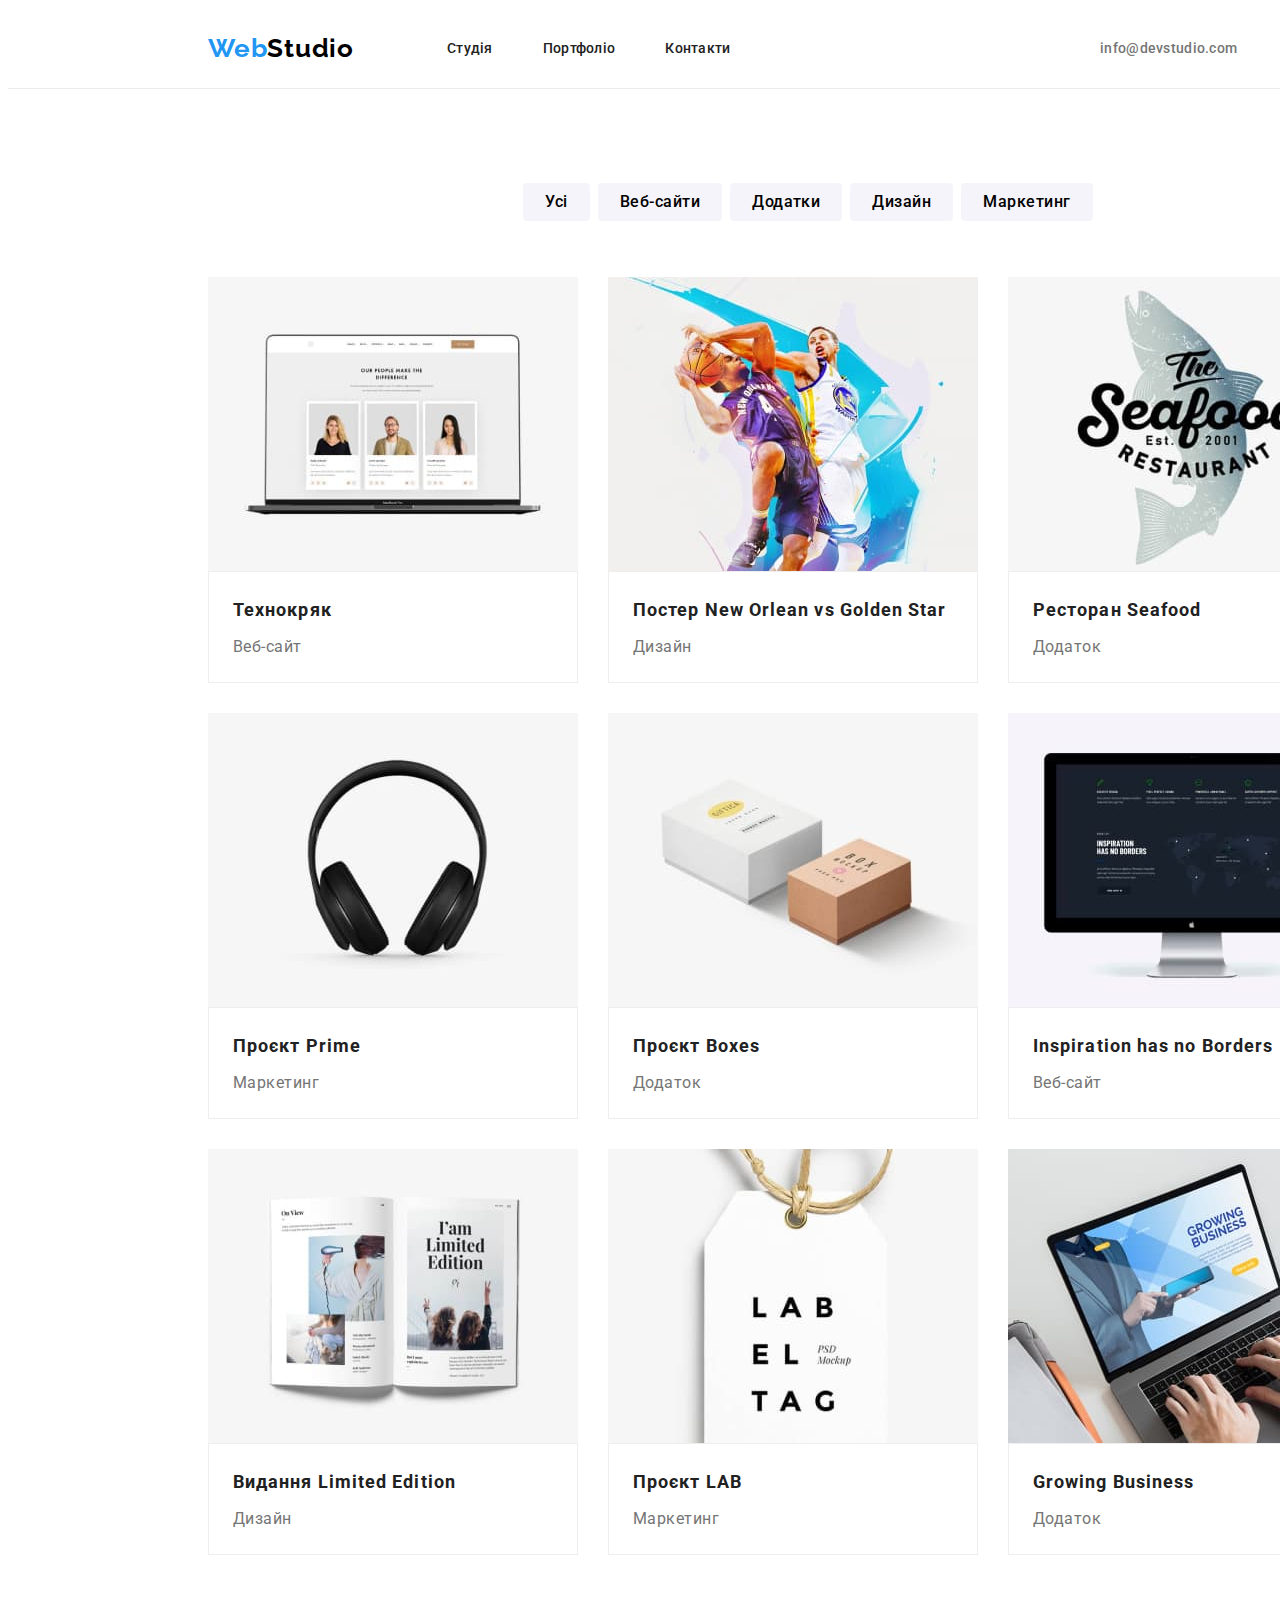
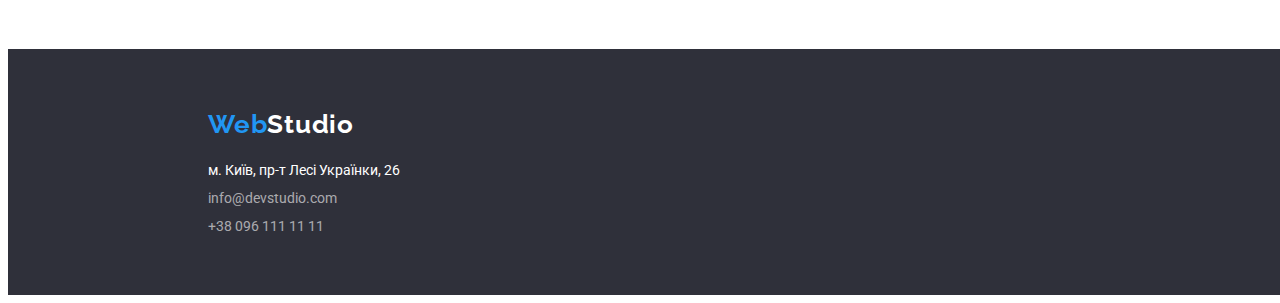
==== commit 8bff11a4: "PPPP" ====
--- a/portfolio.html
+++ b/portfolio.html
@@ -51,66 +51,84 @@
           </ul>
           <ul class="projects-list list">
             <li class="projects-list-item">
-              <img src="./images/portfolio1.jpg" alt="Проєкт1" width="370" />
-              <div class ="projects-list-content">
-                <h2 class="projects-item-name">Технокряк</h2>
-                <p class="projects-item-type">Веб-сайт</p>
+              <div class="project-card">
+                <img src="./images/portfolio1.jpg" alt="Проєкт1" width="370" />
+                <div class ="projects-list-content">
+                  <h2 class="projects-item-name">Технокряк</h2>
+                  <p class="projects-item-type">Веб-сайт</p>
+                </div>
               </div>
             </li>
             <li class="projects-list-item">
-              <img src="./images/portfolio2.jpg" alt="Проєкт2" width="370" />
-              <div class ="projects-list-content">
-                <h2 class="projects-item-name">Постер New Orlean vs Golden Star</h2>
-                <p class="projects-item-type">Дизайн</p>
+              <div class="project-card">
+                <img src="./images/portfolio2.jpg" alt="Проєкт2" width="370" />
+                <div class ="projects-list-content">
+                  <h2 class="projects-item-name">Постер New Orlean vs Golden Star</h2>
+                  <p class="projects-item-type">Дизайн</p>
+                </div>
               </div>
             </li>
             <li class="projects-list-item">
-              <img src="./images/portfolio3.jpg" alt="Проєкт3" width="370" />
-              <div class ="projects-list-content">
-                <h2 class="projects-item-name">Ресторан Seafood</h2>
-                <p class="projects-item-type">Додаток</p>
+              <div class="project-card">
+                <img src="./images/portfolio3.jpg" alt="Проєкт3" width="370" />
+                <div class ="projects-list-content">
+                  <h2 class="projects-item-name">Ресторан Seafood</h2>
+                  <p class="projects-item-type">Додаток</p>
+                </div>
               </div>
             </li>
             <li class="projects-list-item">
-              <img src="./images/portfolio4.jpg" alt="Проєкт4" width="370" />
-              <div class ="projects-list-content">
-                <h2 class="projects-item-name">Проєкт Prime</h2>
-                <p class="projects-item-type">Маркетинг</p>
+              <div class="project-card">
+                <img src="./images/portfolio4.jpg" alt="Проєкт4" width="370" />
+                <div class ="projects-list-content">
+                  <h2 class="projects-item-name">Проєкт Prime</h2>
+                  <p class="projects-item-type">Маркетинг</p>
+                </div>
               </div>
             </li>
             <li class="projects-list-item">
-              <img src="./images/portfolio5.jpg" alt="Проєкт5" width="370" />
-              <div class ="projects-list-content">
-                <h2 class="projects-item-name">Проєкт Boxes</h2>
-                <p class="projects-item-type">Додаток</p>
+              <div class="project-card">
+                <img src="./images/portfolio5.jpg" alt="Проєкт5" width="370" />
+                <div class ="projects-list-content">
+                  <h2 class="projects-item-name">Проєкт Boxes</h2>
+                  <p class="projects-item-type">Додаток</p>
+                </div>
               </div>
             </li>
             <li class="projects-list-item">
-              <img src="./images/portfolio6.jpg" alt="Проєкт6" width="370" />
-              <div class ="projects-list-content">
-                <h2 class="projects-item-name">Inspiration has no Borders</h2>
-                <p class="projects-item-type">Веб-сайт</p>
+              <div class="project-card">
+                <img src="./images/portfolio6.jpg" alt="Проєкт6" width="370" />
+                <div class ="projects-list-content">
+                  <h2 class="projects-item-name">Inspiration has no Borders</h2>
+                  <p class="projects-item-type">Веб-сайт</p>
+                </div>
               </div>
             </li>
             <li class="projects-list-item">
-              <img src="./images/portfolio7.jpg" alt="Проєкт7" width="370" />
-              <div class ="projects-list-content">
-                <h2 class="projects-item-name">Видання Limited Edition</h2>
-                <p class="projects-item-type">Дизайн</p>
+              <div class="project-card">
+                <img src="./images/portfolio7.jpg" alt="Проєкт7" width="370" />
+                <div class ="projects-list-content">
+                  <h2 class="projects-item-name">Видання Limited Edition</h2>
+                  <p class="projects-item-type">Дизайн</p>
+                </div>
               </div>
             </li>
             <li class="projects-list-item">
-              <img src="./images/portfolio8.jpg" alt="Проєкт8" width="370" />
-              <div class ="projects-list-content">
-                <h2 class="projects-item-name">Проєкт LAB</h2>
-                <p class="projects-item-type">Маркетинг</p>
+              <div class="project-card">
+                <img src="./images/portfolio8.jpg" alt="Проєкт8" width="370" />
+                <div class ="projects-list-content">
+                  <h2 class="projects-item-name">Проєкт LAB</h2>
+                  <p class="projects-item-type">Маркетинг</p>
+                </div>
               </div>
             </li>
             <li class="projects-list-item">
-              <img src="./images/portfolio9.jpg" alt="Проєкт9" width="370" />
-              <div class ="projects-list-content">
-                <h2 class="projects-item-name">Growing Business</h2>
-                <p class="projects-item-type">Додаток</p>
+              <div class="project-card">
+                <img src="./images/portfolio9.jpg" alt="Проєкт9" width="370" />
+                <div class ="projects-list-content">
+                  <h2 class="projects-item-name">Growing Business</h2>
+                  <p class="projects-item-type">Додаток</p>
+                </div>
               </div>
             </li>
           </ul>
--- a/css/styles.css
+++ b/css/styles.css
@@ -221,6 +221,10 @@
     margin-left: var(--ul-items-gap);
 }
 
+.features-list-item {
+    flex-basis: calc((100% - 90px) / 4);
+}
+
 .features-list-title {
     margin-bottom: 10px;
     font-weight: 700;
@@ -247,6 +251,10 @@
 
 .activities-list-item + .activities-list-item {
     margin-left: var(--ul-items-gap);
+}
+
+.activities-list-item {
+    flex-basis: calc(( 100% - 60px) / 3);
 }
 
 .activities-section-title,
@@ -268,6 +276,11 @@
 }
 
 .team-member {
+    flex-basis: calc(( 100% - 90px) / 4);
+    box-shadow: 0px 2px 1px -1px rgba(0, 0, 0, 0.2),
+    0px 1px 1px 0px rgba(0, 0, 0, 0.14), 0px 1px 3px 0px rgba(0, 0, 0, 0.12);
+    border-bottom-right-radius: 3px;
+    border-bottom-left-radius: 3px;
     background-color: var(--main-white-color);
 }
 
@@ -275,7 +288,7 @@
     margin-left: var(--ul-items-gap);
 }
 
-.teem-member-info {
+.team-member-info {
     padding-top: 30px;
     padding-bottom: 30px;
 }
@@ -363,6 +376,7 @@
 }
 
 .filtr-btn {
+    flex-basis: calc((100% - 32px) / 5);
     border-style: none;
     border-radius: 4px;
     font-family: Roboto;
@@ -374,9 +388,11 @@
     background-color: var(--bgr-color);
 }
 
-.filtr-btn-item {
+.filtr-btn {
     padding-top: 6px;
+    padding-right: 22px;
     padding-bottom: 6px;
+    padding-left: 22px;
 }
 
 .filtr-btn-item + .filtr-btn-item {
@@ -387,6 +403,10 @@
     display: flex;
     flex-wrap: wrap;
     gap: var(--ul-items-gap);
+}
+
+.project-card {
+    flex-basis: calc((100% - 60px) / 3);
 }
 
 .projects-list-content {
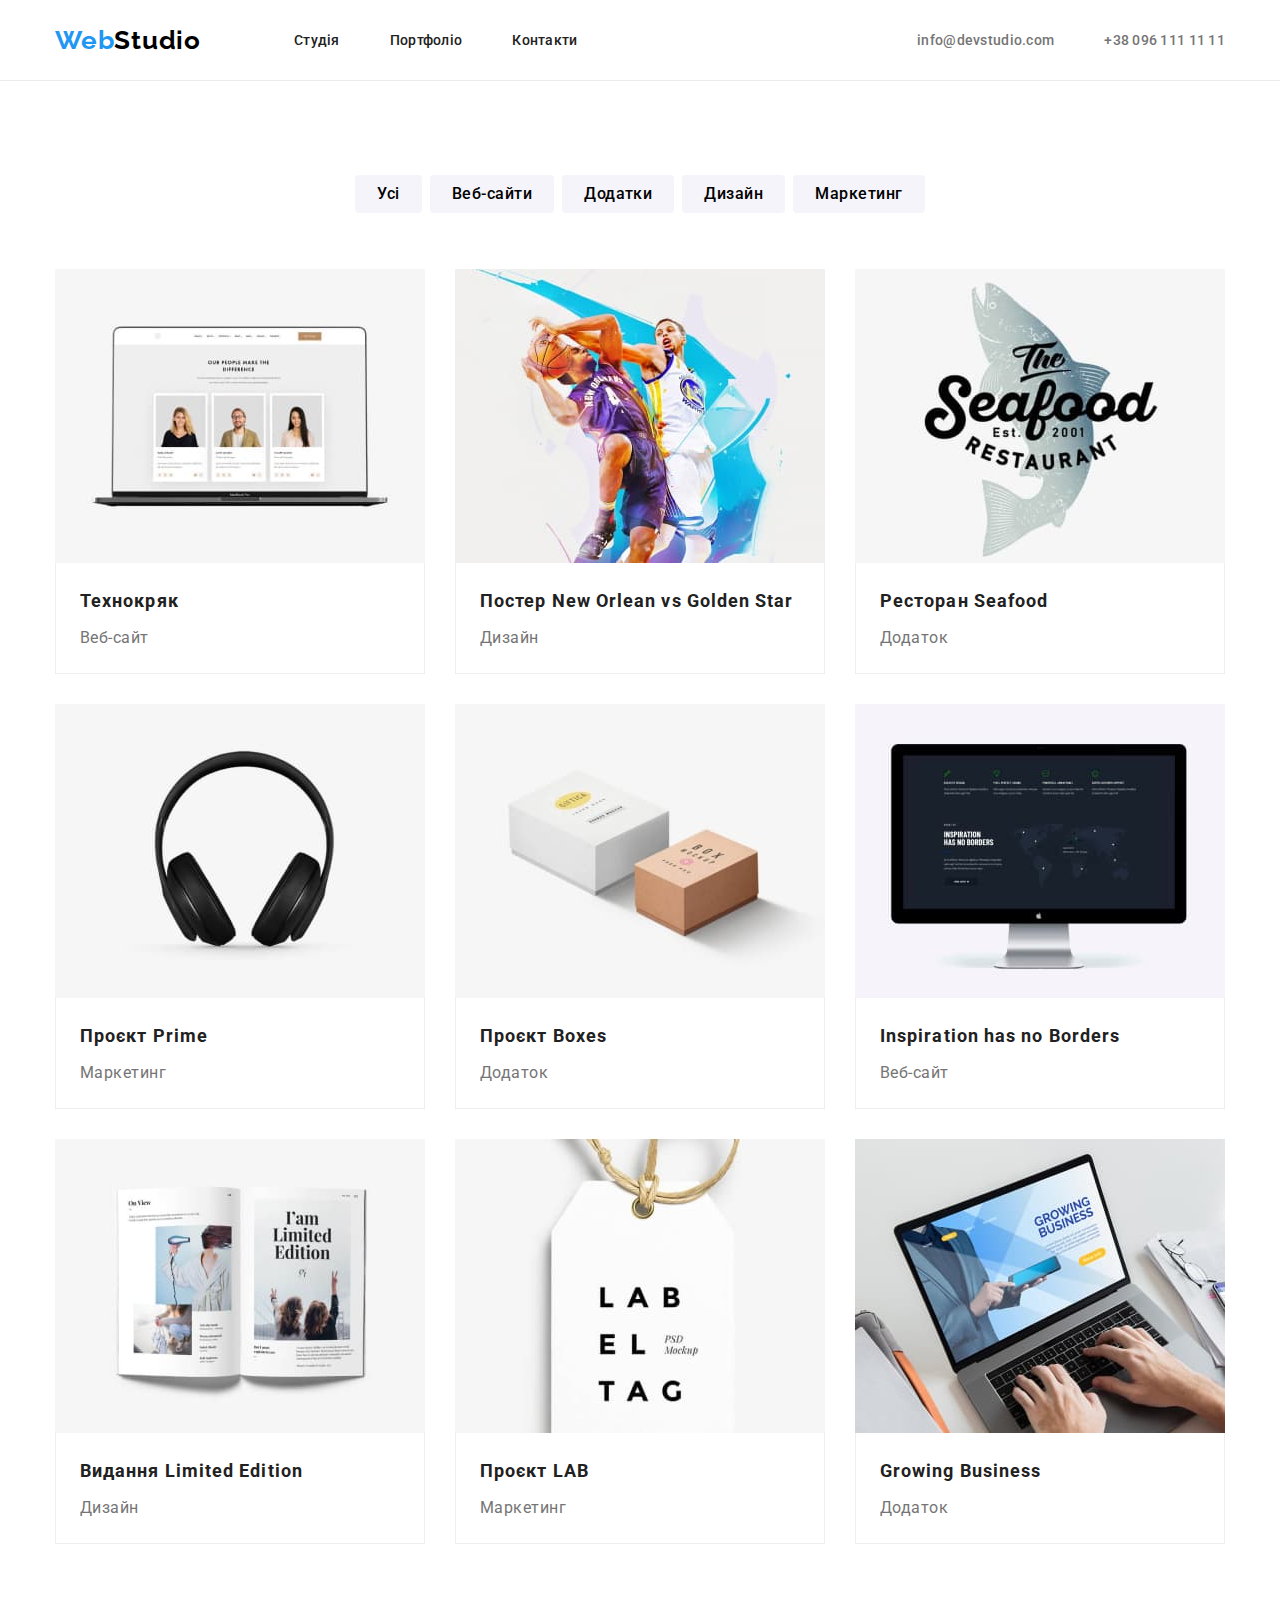
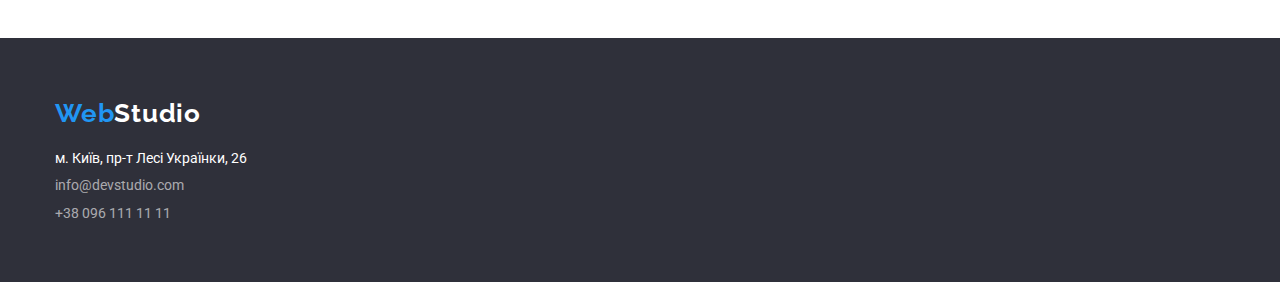
==== commit a66e89d1: "done" ====
--- a/portfolio.html
+++ b/portfolio.html
@@ -7,8 +7,8 @@
     <title>Портфоліо</title>
     <link
       href="https://fonts.googleapis.com/css2?family=Raleway:wght@700&family=Roboto:wght@400;500;700;900&display=swap"
-      rel="stylesheet"
-    />
+      rel="stylesheet"/>
+    <link rel="stylesheet" href="https://cdnjs.cloudflare.com/ajax/libs/modern-normalize/1.1.0/modern-normalize.min.css">
     <link rel="stylesheet" href="./css/styles.css" />
   </head>
   <body>
--- a/css/styles.css
+++ b/css/styles.css
@@ -36,7 +36,6 @@
 body {
     font-family: Roboto, sans-serif;
     color: var(--main-text-color);
-    width: 1600px;
 }
 
 .list {
@@ -171,7 +170,10 @@
     background-color: var(--main-bgr-color);
 }
 
-.section-hero-title {
+.hero-title {
+    max-width: 696px;
+    margin-right: auto;
+    margin-left: auto;
     margin-bottom: 30px;
     font-weight: 900;
     font-size: 44px;
@@ -210,6 +212,7 @@
 }
 
 .features-section {
+    padding-bottom: 0;
     background-color: var(--main-white-color);
 }
 
@@ -312,12 +315,9 @@
 
 /*FOOTER*/
 
-.footer-container {
+.footer {
     padding-top: 60px;
     padding-bottom: 60px;
-}
-
-.footer {
     background-color: var(--main-bgr-color);
 }
 
@@ -405,6 +405,7 @@
     gap: var(--ul-items-gap);
 }
 
+
 .project-card {
     flex-basis: calc((100% - 60px) / 3);
 }
@@ -415,6 +416,7 @@
     padding-bottom: 20px;
     padding-left: 24px;
     border: 1px solid #EEEEEE;
+    border-top: none;
 }
 
 .projects-item-name {
